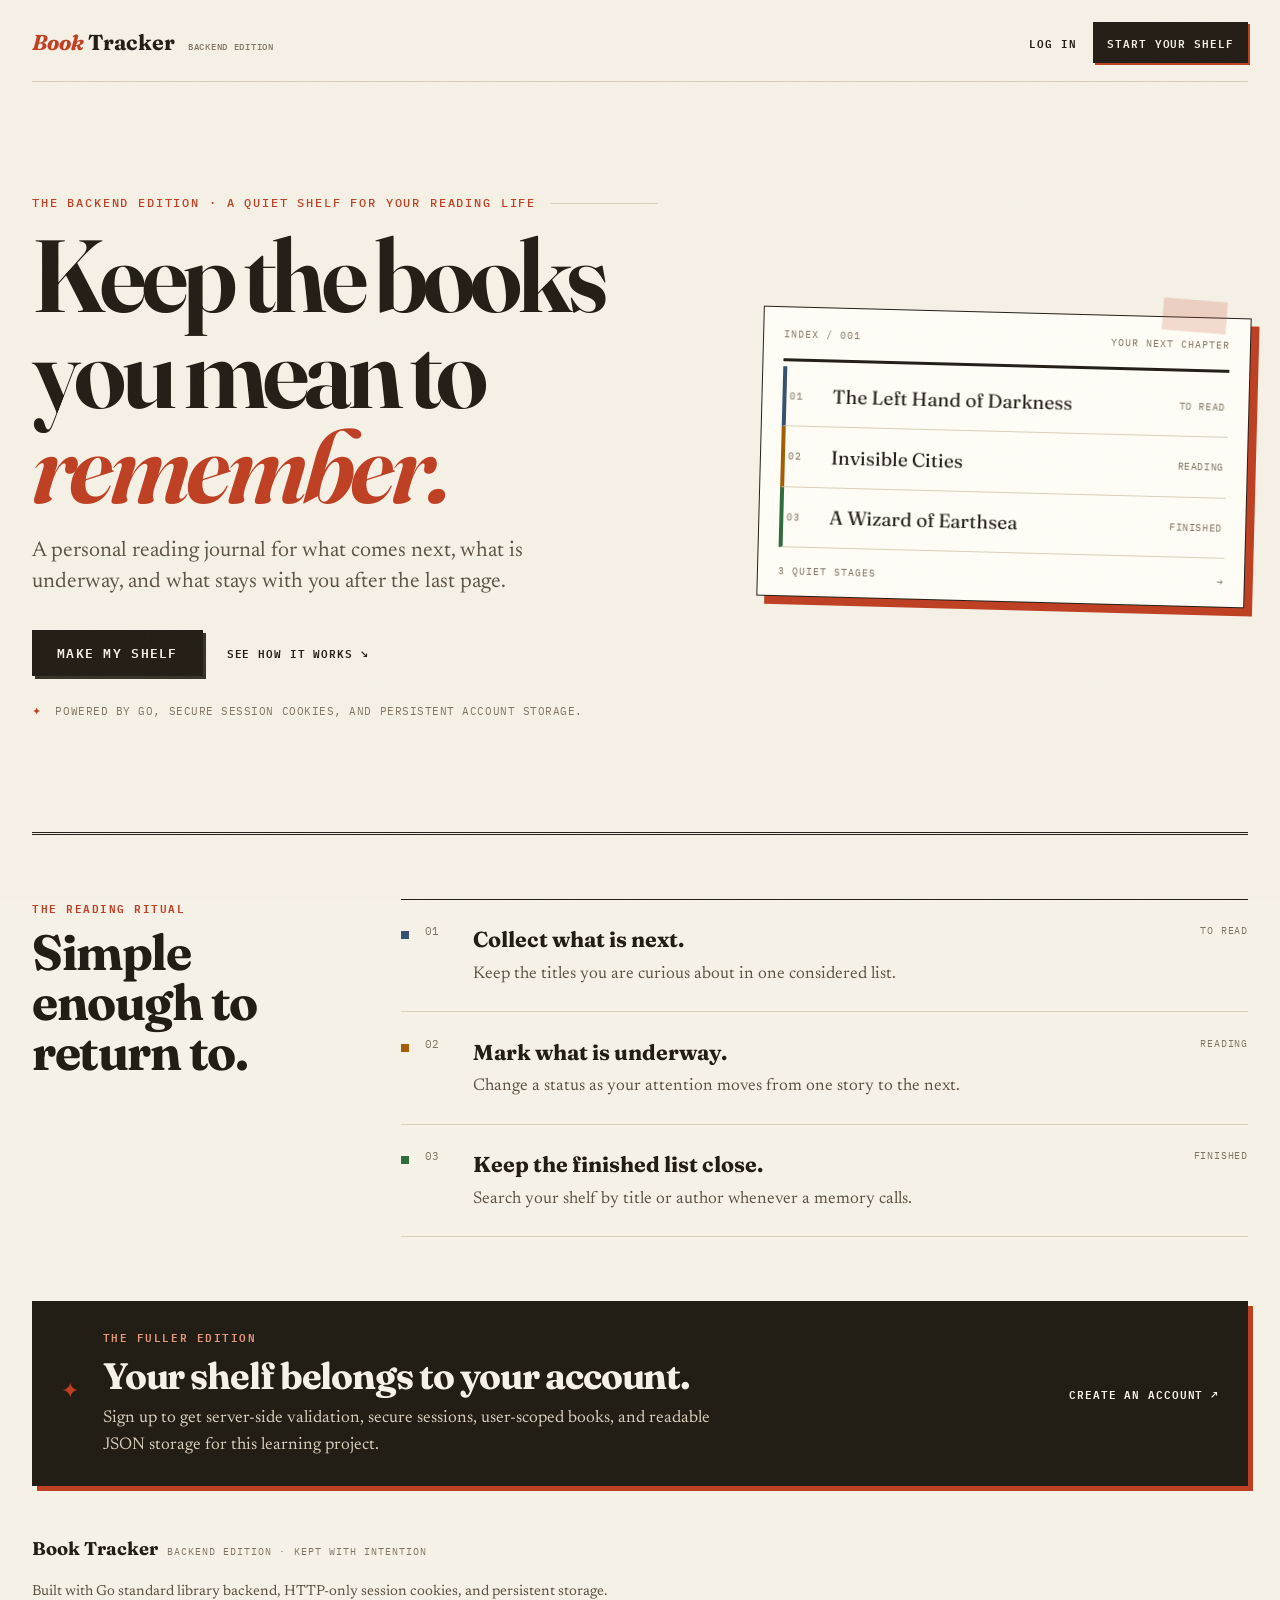
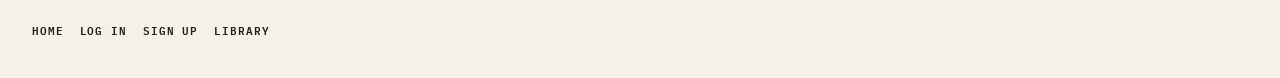
==== backend-version/index.html @ cb5217a2 "feat: added some docs and also add a backend in golang version too" ====
<!DOCTYPE html>
<html lang="en">
<head>
  <meta charset="UTF-8">
  <meta name="viewport" content="width=device-width, initial-scale=1.0">
  <meta name="description" content="A quiet, personal shelf for the books you mean to remember.">
  <title>Book Tracker — Your reading shelf</title>
  <link rel="icon" href="data:image/svg+xml,%3Csvg xmlns='http://www.w3.org/2000/svg' viewBox='0 0 32 32'%3E%3Crect width='32' height='32' fill='%23f6f1e6'/%3E%3Crect x='6' y='5' width='20' height='22' fill='none' stroke='%23221d15' stroke-width='2.5'/%3E%3Cline x1='16' y1='5' x2='16' y2='27' stroke='%23221d15' stroke-width='2.5'/%3E%3C/svg%3E">
  <link rel="preconnect" href="https://fonts.googleapis.com">
  <link rel="preconnect" href="https://fonts.gstatic.com" crossorigin>
  <link href="https://fonts.googleapis.com/css2?family=Fraunces:ital,opsz,wght@0,9..144,400..800;1,9..144,400..800&family=IBM+Plex+Mono:wght@400;500;600&family=Newsreader:ital,opsz,wght@0,6..72,400..600;1,6..72,400..600&display=swap" rel="stylesheet">
  <link rel="stylesheet" href="style.css">
</head>
<body class="site-body">
  <a class="skip-link" href="#main-content">Skip to main content</a>
  <div class="site-shell">
    <header class="site-nav">
      <a class="brand" href="index.html" aria-label="Book Tracker home"><em>Book</em> Tracker <span>backend edition</span></a>
      <nav class="site-nav__links" id="nav-links" aria-label="Main navigation">
        <a class="nav-link" href="login.html">Log in</a>
        <a class="nav-cta" href="signup.html">Start your shelf</a>
      </nav>
    </header>

    <main id="main-content">
      <section class="landing-hero" aria-labelledby="hero-heading">
        <div class="landing-hero__copy">
          <p class="kicker">The backend edition &middot; A quiet shelf for your reading life</p>
          <h1 id="hero-heading">Keep the books you mean to <em>remember.</em></h1>
          <p class="landing-hero__lede">A personal reading journal for what comes next, what is underway, and what stays with you after the last page.</p>
          <div class="hero-actions" id="hero-actions">
            <a class="btn btn--link" href="signup.html">Make my shelf</a>
            <a class="text-link" href="#how-it-works">See how it works <span aria-hidden="true">↘</span></a>
          </div>
          <p class="hero-note"><span aria-hidden="true">✦</span> Powered by Go, secure session cookies, and persistent account storage.</p>
        </div>

        <div class="shelf-preview" aria-label="A sample reading shelf">
          <div class="shelf-preview__top"><span>INDEX / 001</span><span>YOUR NEXT CHAPTER</span></div>
          <div class="shelf-preview__rule"></div>
          <div class="shelf-row shelf-row--toread"><span class="shelf-row__number">01</span><span class="shelf-row__title">The Left Hand of Darkness</span><span class="shelf-row__status">To read</span></div>
          <div class="shelf-row shelf-row--reading"><span class="shelf-row__number">02</span><span class="shelf-row__title">Invisible Cities</span><span class="shelf-row__status">Reading</span></div>
          <div class="shelf-row shelf-row--finished"><span class="shelf-row__number">03</span><span class="shelf-row__title">A Wizard of Earthsea</span><span class="shelf-row__status">Finished</span></div>
          <div class="shelf-preview__foot"><span>3 quiet stages</span><span>→</span></div>
        </div>
      </section>

      <section class="ritual-section" id="how-it-works" aria-labelledby="ritual-heading">
        <div class="section-heading"><p class="section-heading__eyebrow">The reading ritual</p><h2 id="ritual-heading">Simple enough to return to.</h2></div>
        <div class="ritual-list">
          <article class="ritual-row"><span class="ritual-row__marker ritual-row__marker--blue" aria-hidden="true"></span><span class="ritual-row__number">01</span><div><h3>Collect what is next.</h3><p>Keep the titles you are curious about in one considered list.</p></div><span class="ritual-row__aside">TO READ</span></article>
          <article class="ritual-row"><span class="ritual-row__marker ritual-row__marker--ochre" aria-hidden="true"></span><span class="ritual-row__number">02</span><div><h3>Mark what is underway.</h3><p>Change a status as your attention moves from one story to the next.</p></div><span class="ritual-row__aside">READING</span></article>
          <article class="ritual-row"><span class="ritual-row__marker ritual-row__marker--green" aria-hidden="true"></span><span class="ritual-row__number">03</span><div><h3>Keep the finished list close.</h3><p>Search your shelf by title or author whenever a memory calls.</p></div><span class="ritual-row__aside">FINISHED</span></article>
        </div>
      </section>

      <section class="landing-note" aria-label="Backend edition features">
        <span class="landing-note__mark" aria-hidden="true">✦</span>
        <div><p class="section-heading__eyebrow">The fuller edition</p><h2>Your shelf belongs to your account.</h2><p>Sign up to get server-side validation, secure sessions, user-scoped books, and readable JSON storage for this learning project.</p></div>
        <a class="text-link" href="signup.html">Create an account <span aria-hidden="true">↗</span></a>
      </section>
    </main>

    <footer class="site-footer">
      <div class="site-footer__brand">
        <strong>Book Tracker</strong>
        <span>Backend edition &middot; kept with intention</span>
      </div>
      <p class="site-footer__note">
        Built with Go standard library backend, HTTP-only session cookies, and persistent storage.
      </p>
      <nav class="site-footer__links" aria-label="Footer navigation">
        <a class="text-link" href="index.html">Home</a>
        <a class="text-link" href="login.html">Log in</a>
        <a class="text-link" href="signup.html">Sign up</a>
        <a class="text-link" href="library.html">Library</a>
      </nav>
    </footer>
  </div>

  <script>
    // Session awareness on landing page
    fetch("/api/auth/me")
      .then(res => res.ok ? res.json() : null)
      .then(user => {
        if (!user || !user.email) return;
        const nav = document.getElementById("nav-links");
        if (nav) {
          nav.innerHTML = `
            <a class="nav-link" href="library.html">My library</a>
            <span class="user-email">${user.email}</span>
            <button class="nav-button" id="index-logout" type="button">Log out</button>
          `;
          document.getElementById("index-logout")?.addEventListener("click", async () => {
            await fetch("/api/auth/logout", { method: "POST" });
            window.location.reload();
          });
        }
        const heroActions = document.getElementById("hero-actions");
        if (heroActions) {
          heroActions.innerHTML = `
            <a class="btn btn--link" href="library.html">Open My Library</a>
            <a class="text-link" href="#how-it-works">See how it works <span aria-hidden="true">↘</span></a>
          `;
        }
      })
      .catch(() => {});
  </script>
</body>
</html>
---- backend-version/style.css ----
/* Book Tracker — "The Reading Journal"
   Editorial paper aesthetic: ink type on warm paper, one vermilion accent,
   hairline rules, hard offset shadows, faint paper grain. */

:root {
  --paper: #f6f1e6;
  --card: #fffdf6;
  --ink: #221d15;
  --ink-soft: #5c5344;
  --ink-faint: #7f7462;
  --hairline: #d9d0bc;
  --vermilion: #bf3f22;

  --status-toread: #355070;
  --status-reading: #a15c00;
  --status-finished: #2f6b3a;

  --font-display: "Fraunces", Georgia, "Times New Roman", serif;
  --font-body: "Newsreader", Georgia, serif;
  --font-mono: "IBM Plex Mono", "Courier New", monospace;

  --shadow-panel: 4px 4px 0 var(--ink);
  --shadow-btn: 3px 3px 0 rgba(34, 29, 21, 0.9);
}

*,
*::before,
*::after {
  box-sizing: border-box;
}

body {
  margin: 0;
  font-family: var(--font-body);
  font-size: 1.0625rem;
  line-height: 1.6;
  color: var(--ink);
  background-color: var(--paper);
  -webkit-font-smoothing: antialiased;
  text-rendering: optimizeLegibility;
}

/* Faint paper grain over everything (pure CSS, no asset files). */
body::after {
  content: "";
  position: fixed;
  inset: 0;
  z-index: 2000;
  pointer-events: none;
  opacity: 0.05;
  background-image: url('data:image/svg+xml;utf8,<svg xmlns="http://www.w3.org/2000/svg" width="180" height="180"><filter id="n"><feTurbulence type="fractalNoise" baseFrequency="0.85" numOctaves="2" stitchTiles="stitch"/></filter><rect width="180" height="180" filter="url(%23n)" opacity="0.7"/></svg>');
}

::selection {
  background: var(--vermilion);
  color: var(--paper);
}

/* ---------- Page frame ---------- */

.page {
  max-width: 46rem;
  margin: 0 auto;
  padding: clamp(1.75rem, 5vw, 3.5rem) clamp(1rem, 4vw, 2rem) 3rem;
}

/* ---------- Masthead ---------- */

.masthead {
  border-bottom: 3px double var(--ink);
  padding-bottom: 1.4rem;
  margin-bottom: 2.4rem;
}

.kicker {
  display: flex;
  align-items: center;
  gap: 0.9rem;
  margin: 0 0 1rem;
  font-family: var(--font-mono);
  font-size: 0.72rem;
  font-weight: 500;
  text-transform: uppercase;
  letter-spacing: 0.16em;
  color: var(--vermilion);
}

.kicker::after {
  content: "";
  flex: 1;
  height: 1px;
  background: var(--hairline);
}

.masthead__title {
  margin: 0;
  font-family: var(--font-display);
  font-weight: 700;
  font-size: clamp(2.7rem, 8vw, 4.1rem);
  line-height: 0.98;
  letter-spacing: -0.015em;
}

/* Editor's highlighter behind "Book" */
.masthead__title em {
  font-style: italic;
  background: linear-gradient(transparent 62%, rgba(191, 63, 34, 0.28) 0);
}

/* ---------- Panels ---------- */

.panel {
  background: var(--card);
  border: 1px solid var(--ink);
  box-shadow: var(--shadow-panel);
  padding: clamp(1.25rem, 3vw, 1.9rem);
  margin-bottom: 2.4rem;
}

.panel__label {
  display: flex;
  align-items: center;
  gap: 0.9rem;
  margin: 0 0 1.35rem;
  font-family: var(--font-mono);
  font-size: 0.78rem;
  font-weight: 600;
  text-transform: uppercase;
  letter-spacing: 0.14em;
}

.panel__label::before {
  content: "";
  width: 0.55rem;
  height: 0.55rem;
  background: var(--vermilion);
  flex: none;
}

.panel__label::after {
  content: "";
  flex: 1;
  height: 1px;
  background: var(--hairline);
}

/* ---------- Add-book form ---------- */

.book-form {
  display: grid;
  grid-template-columns: 1fr 1fr minmax(8.5rem, auto) auto;
  gap: 1rem 1.1rem;
  align-items: end;
}

.field {
  display: flex;
  flex-direction: column;
  gap: 0.4rem;
  min-width: 0;
}

.field label {
  font-family: var(--font-mono);
  font-size: 0.7rem;
  font-weight: 500;
  text-transform: uppercase;
  letter-spacing: 0.12em;
  color: var(--ink-soft);
}

input[type="text"],
input[type="search"],
select {
  width: 100%;
  font-family: var(--font-body);
  font-size: 1rem;
  color: var(--ink);
  background: var(--paper);
  border: 1px solid var(--ink);
  border-radius: 0;
  padding: 0.66rem 0.85rem;
}

input::placeholder {
  color: var(--ink-faint);
  opacity: 1;
}

.select-frame {
  position: relative;
}

.select-frame::after {
  content: "";
  position: absolute;
  right: 0.95rem;
  top: 50%;
  width: 0.45rem;
  height: 0.45rem;
  border-right: 2px solid var(--ink);
  border-bottom: 2px solid var(--ink);
  transform: translateY(-70%) rotate(45deg);
  pointer-events: none;
}

select {
  appearance: none;
  -webkit-appearance: none;
  padding-right: 2.2rem;
  cursor: pointer;
}

.btn {
  font-family: var(--font-mono);
  font-size: 0.8rem;
  font-weight: 600;
  text-transform: uppercase;
  letter-spacing: 0.1em;
  color: var(--paper);
  background: var(--ink);
  border: 1px solid var(--ink);
  border-radius: 0;
  padding: 0.72rem 1.5rem;
  cursor: pointer;
  box-shadow: var(--shadow-btn);
  transition: transform 0.15s ease, box-shadow 0.15s ease,
    background-color 0.15s ease, border-color 0.15s ease;
}

.btn:hover {
  background: var(--vermilion);
  border-color: var(--vermilion);
  transform: translate(-1px, -1px);
  box-shadow: 5px 5px 0 rgba(34, 29, 21, 0.25);
}

.btn:active {
  transform: translate(1px, 1px);
  box-shadow: 1px 1px 0 rgba(34, 29, 21, 0.25);
}

.form-error {
  grid-column: 1 / -1;
  margin: 0;
  font-size: 0.95rem;
  font-weight: 600;
  color: var(--vermilion);
}

.form-error[hidden] {
  display: none;
}

.field-error {
  margin: 0;
  font-size: 0.85rem;
  font-weight: 600;
  color: var(--vermilion);
}

.field-error[hidden] {
  display: none;
}

/* ---------- Library bar + search ---------- */

.library__bar {
  display: flex;
  flex-wrap: wrap;
  align-items: center;
  justify-content: space-between;
  gap: 1rem;
  margin-bottom: 1.1rem;
}

.library__bar .panel__label {
  margin-bottom: 0;
}

.search {
  display: flex;
  align-items: center;
  gap: 0.65rem;
  flex: 1 1 15rem;
  max-width: 21rem;
  min-width: 0;
}

.search label {
  font-family: var(--font-mono);
  font-size: 0.7rem;
  font-weight: 500;
  text-transform: uppercase;
  letter-spacing: 0.12em;
  color: var(--ink-soft);
  white-space: nowrap;
}

.search__clear {
  font-family: var(--font-mono);
  font-size: 0.7rem;
  font-weight: 600;
  text-transform: uppercase;
  letter-spacing: 0.08em;
  color: var(--vermilion);
  background: none;
  border: 1px solid transparent;
  border-radius: 0;
  padding: 0.35rem 0.5rem;
  cursor: pointer;
  white-space: nowrap;
}

.search__clear:hover {
  border-color: var(--vermilion);
}

.search__clear[hidden] {
  display: none;
}

/* Stats bar: total + per-status counts, announced politely. */
.stats {
  display: flex;
  flex-wrap: wrap;
  gap: 0.35rem 1rem;
  margin: 0 0 1.1rem;
  font-family: var(--font-mono);
  font-size: 0.72rem;
  text-transform: uppercase;
  letter-spacing: 0.08em;
  color: var(--ink-soft);
}

.stats__item {
  display: inline-flex;
  align-items: center;
  gap: 0.45rem;
}

.stats__dot {
  width: 0.5rem;
  height: 0.5rem;
  flex: none;
}

.stats__dot--toread { background: var(--status-toread); }
.stats__dot--reading { background: var(--status-reading); }
.stats__dot--finished { background: var(--status-finished); }

/* ---------- Book list (entries are rendered by app.js) ---------- */

.book-list {
  list-style: none;
  margin: 0;
  padding: 0;
}

.book {
  display: grid;
  grid-template-columns: 2.6rem minmax(0, 1fr) auto;
  gap: 0.5rem 1rem;
  align-items: center;
  padding: 1.05rem 0.3rem;
  border-top: 1px solid var(--hairline);
}

.book-list > li:first-child {
  border-top: 0;
}

.book__no {
  font-family: var(--font-mono);
  font-size: 0.78rem;
  font-variant-numeric: tabular-nums;
  color: var(--ink-faint);
}

.book__body {
  min-width: 0;
}

.book__title {
  margin: 0 0 0.15rem;
  font-family: var(--font-display);
  font-weight: 600;
  font-size: 1.3rem;
  line-height: 1.2;
  overflow-wrap: break-word;
}

.book__author {
  margin: 0;
  font-size: 0.98rem;
  font-style: italic;
  color: var(--ink-soft);
  overflow-wrap: break-word;
}

.book__controls {
  display: flex;
  align-items: center;
  gap: 0.7rem;
}

/* Status select doubles as a status chip; colour comes from the
   data-status attribute app.js puts on each entry. */
.book__status {
  width: auto;
  min-width: 9.5rem;
  font-family: var(--font-mono);
  font-size: 0.72rem;
  font-weight: 500;
  text-transform: uppercase;
  letter-spacing: 0.08em;
  padding: 0.45rem 2rem 0.45rem 0.8rem;
  background-color: var(--card);
  border: 1px solid var(--ink);
  background-image: url("data:image/svg+xml,%3Csvg xmlns='http://www.w3.org/2000/svg' width='12' height='12' viewBox='0 0 24 24' fill='none' stroke='%23221d15' stroke-width='2' stroke-linecap='round' stroke-linejoin='round'%3E%3Cpolyline points='6 9 12 15 18 9'%3E%3C/polyline%3E%3C/svg%3E");
  background-repeat: no-repeat;
  background-position: right 0.75rem center;
  background-size: 0.75rem;
}

.book[data-status="To Read"] .book__status {
  border-color: var(--status-toread);
  color: var(--status-toread);
  background-image: url("data:image/svg+xml,%3Csvg xmlns='http://www.w3.org/2000/svg' width='12' height='12' viewBox='0 0 24 24' fill='none' stroke='%23355070' stroke-width='2' stroke-linecap='round' stroke-linejoin='round'%3E%3Cpolyline points='6 9 12 15 18 9'%3E%3C/polyline%3E%3C/svg%3E");
}

.book[data-status="Reading"] .book__status {
  border-color: var(--status-reading);
  color: var(--status-reading);
  background-image: url("data:image/svg+xml,%3Csvg xmlns='http://www.w3.org/2000/svg' width='12' height='12' viewBox='0 0 24 24' fill='none' stroke='%23a15c00' stroke-width='2' stroke-linecap='round' stroke-linejoin='round'%3E%3Cpolyline points='6 9 12 15 18 9'%3E%3C/polyline%3E%3C/svg%3E");
}

.book[data-status="Finished"] .book__status {
  border-color: var(--status-finished);
  color: var(--status-finished);
  background-image: url("data:image/svg+xml,%3Csvg xmlns='http://www.w3.org/2000/svg' width='12' height='12' viewBox='0 0 24 24' fill='none' stroke='%232f6b3a' stroke-width='2' stroke-linecap='round' stroke-linejoin='round'%3E%3Cpolyline points='6 9 12 15 18 9'%3E%3C/polyline%3E%3C/svg%3E");
}

.book__delete {
  font-family: var(--font-mono);
  font-size: 0.72rem;
  font-weight: 600;
  text-transform: uppercase;
  letter-spacing: 0.08em;
  color: var(--vermilion);
  background: none;
  border: none;
  border-radius: 0;
  padding: 0.4rem 0.5rem;
  cursor: pointer;
}

.book__delete:hover {
  text-decoration: underline;
  text-decoration-thickness: 2px;
  text-underline-offset: 3px;
  background: rgba(191, 63, 34, 0.08);
}

/* ---------- Empty / no-results states ---------- */

.empty-state {
  text-align: center;
  padding: 2.8rem 1rem 2.2rem;
  color: var(--ink-soft);
}

.empty-state__line {
  margin: 0 0 0.7rem;
  font-family: var(--font-display);
  font-weight: 600;
  font-size: 1.4rem;
  color: var(--ink);
}

.empty-state__quote {
  margin: 0 0 0.7rem;
  font-style: italic;
}

.empty-state__hint {
  margin: 0;
  font-family: var(--font-mono);
  font-size: 0.72rem;
  text-transform: uppercase;
  letter-spacing: 0.1em;
  color: var(--ink-faint);
}

/* ---------- Colophon ---------- */

.storage-warning {
  margin: 0 0 0.6rem;
  font-family: var(--font-mono);
  font-size: 0.68rem;
  text-transform: uppercase;
  letter-spacing: 0.1em;
  color: var(--vermilion);
}

.storage-warning[hidden] {
  display: none;
}

.colophon {
  text-align: center;
}

.colophon p {
  margin: 0;
  font-family: var(--font-mono);
  font-size: 0.68rem;
  text-transform: uppercase;
  letter-spacing: 0.14em;
  color: var(--ink-faint);
}

/* ---------- Focus + motion ---------- */

input:focus-visible,
select:focus-visible,
.btn:focus-visible,
.book__delete:focus-visible {
  outline: 2px solid var(--vermilion);
  outline-offset: 2px;
}

@media (prefers-reduced-motion: reduce) {
  *,
  *::before,
  *::after {
    transition-duration: 0.01ms !important;
    animation-duration: 0.01ms !important;
  }
}

/* ---------- Responsive ---------- */

@media (max-width: 40rem) {
  .book-form {
    grid-template-columns: 1fr;
  }

  .btn {
    width: 100%;
  }

  .book {
    grid-template-columns: 2.2rem minmax(0, 1fr);
  }

  .book__controls {
    grid-column: 2;
    margin-top: 0.6rem;
    flex-wrap: wrap;
  }

  .search {
    max-width: none;
  }
}

@media (max-width: 30rem) {
  .book__status {
    min-width: 0;
    flex: 1;
  }
}

/* ---------- Shared public/auth shell ---------- */

.site-body {
  min-height: 100vh;
}

.site-shell {
  width: min(100% - 2rem, 76rem);
  margin: 0 auto;
  padding: 1.4rem 0 2.4rem;
}

.site-nav {
  display: flex;
  align-items: center;
  justify-content: space-between;
  gap: 1.5rem;
  padding-bottom: 1.15rem;
  border-bottom: 1px solid var(--hairline);
}

.page .site-nav {
  margin-bottom: 2.2rem;
}

.brand {
  color: var(--ink);
  font-family: var(--font-display);
  font-size: 1.35rem;
  font-weight: 700;
  line-height: 1;
  text-decoration: none;
  white-space: nowrap;
}

.brand em {
  color: var(--vermilion);
  font-style: italic;
}

.brand span {
  margin-left: 0.55rem;
  font-family: var(--font-mono);
  font-size: 0.58rem;
  font-weight: 500;
  letter-spacing: 0.08em;
  text-transform: uppercase;
  color: var(--ink-faint);
}

.site-nav__links {
  display: flex;
  align-items: center;
  justify-content: flex-end;
  gap: 1rem;
  min-width: 0;
}

.nav-link,
.text-link,
.site-footer a {
  color: var(--ink);
  font-family: var(--font-mono);
  font-size: 0.7rem;
  font-weight: 600;
  letter-spacing: 0.08em;
  text-decoration: none;
  text-transform: uppercase;
}

.nav-link:hover,
.text-link:hover,
.site-footer a:hover {
  color: var(--vermilion);
}

.nav-link--active {
  color: var(--vermilion);
}

.nav-cta {
  padding: 0.65rem 0.85rem;
  color: var(--paper);
  background: var(--ink);
  border: 1px solid var(--ink);
  box-shadow: 2px 2px 0 var(--vermilion);
  font-family: var(--font-mono);
  font-size: 0.68rem;
  font-weight: 600;
  letter-spacing: 0.08em;
  text-decoration: none;
  text-transform: uppercase;
  transition: transform 0.15s ease, background-color 0.15s ease;
}

.nav-cta:hover {
  background: var(--vermilion);
  transform: translate(-1px, -1px);
}

.nav-button {
  padding: 0.3rem 0;
  color: var(--vermilion);
  background: none;
  border: 0;
  font-family: var(--font-mono);
  font-size: 0.68rem;
  font-weight: 600;
  letter-spacing: 0.08em;
  text-transform: uppercase;
  cursor: pointer;
}

.nav-button:hover {
  text-decoration: underline;
  text-underline-offset: 0.25rem;
}

.user-email {
  max-width: 14rem;
  overflow: hidden;
  color: var(--ink-soft);
  font-family: var(--font-mono);
  font-size: 0.65rem;
  text-overflow: ellipsis;
  white-space: nowrap;
}

.skip-link {
  position: absolute;
  top: 0.5rem;
  left: 0.75rem;
  z-index: 10;
  padding: 0.5rem 0.75rem;
  color: var(--paper);
  background: var(--ink);
  transform: translateY(-150%);
}

.skip-link:focus {
  transform: translateY(0);
}

/* ---------- Landing page ---------- */

.landing-hero {
  display: grid;
  grid-template-columns: minmax(0, 1fr) minmax(21rem, 0.78fr);
  gap: clamp(2rem, 8vw, 7rem);
  align-items: center;
  min-height: 38rem;
  padding: clamp(3.5rem, 9vw, 7rem) 0 clamp(4rem, 9vw, 7rem);
}

.landing-hero__copy h1 {
  max-width: 14ch;
  margin: 0 0 1.35rem;
  font-family: var(--font-display);
  font-size: clamp(3.5rem, 8vw, 6.8rem);
  font-weight: 650;
  letter-spacing: -0.045em;
  line-height: 0.93;
}

.landing-hero__copy h1 em {
  color: var(--vermilion);
  font-style: italic;
}

.landing-hero__lede {
  max-width: 34rem;
  margin: 0;
  color: var(--ink-soft);
  font-size: clamp(1.1rem, 2vw, 1.35rem);
  line-height: 1.45;
}

.hero-actions {
  display: flex;
  align-items: center;
  flex-wrap: wrap;
  gap: 1.5rem;
  margin-top: 2rem;
}

.btn--link {
  display: inline-block;
  text-decoration: none;
}

.hero-note {
  margin: 1.7rem 0 0;
  color: var(--ink-faint);
  font-family: var(--font-mono);
  font-size: 0.67rem;
  letter-spacing: 0.05em;
  text-transform: uppercase;
}

.hero-note span {
  margin-right: 0.4rem;
  color: var(--vermilion);
}

.shelf-preview {
  position: relative;
  padding: 1.2rem 1.25rem 1rem;
  background: var(--card);
  border: 1px solid var(--ink);
  box-shadow: 8px 8px 0 var(--vermilion);
  transform: rotate(1.5deg);
  animation: shelf-arrive 0.7s ease-out both;
}

.shelf-preview::before {
  position: absolute;
  top: -1.1rem;
  right: 1.5rem;
  width: 4rem;
  height: 2rem;
  background: rgba(191, 63, 34, 0.18);
  content: "";
  transform: rotate(3deg);
}

.shelf-preview__top,
.shelf-preview__foot {
  display: flex;
  justify-content: space-between;
  gap: 1rem;
  color: var(--ink-faint);
  font-family: var(--font-mono);
  font-size: 0.62rem;
  letter-spacing: 0.1em;
  text-transform: uppercase;
}

.shelf-preview__rule {
  height: 3px;
  margin: 1rem 0 0.3rem;
  background: var(--ink);
}

.shelf-row {
  display: grid;
  grid-template-columns: 2rem minmax(0, 1fr) auto;
  gap: 0.7rem;
  align-items: center;
  padding: 1.2rem 0.2rem;
  border-bottom: 1px solid var(--hairline);
  border-left: 4px solid transparent;
  transition: padding-left 0.2s ease, background-color 0.2s ease;
}

.shelf-row:hover,
.shelf-row:focus-within {
  padding-left: 0.65rem;
  background: rgba(191, 63, 34, 0.05);
}

.shelf-row--toread { border-left-color: var(--status-toread); }
.shelf-row--reading { border-left-color: var(--status-reading); }
.shelf-row--finished { border-left-color: var(--status-finished); }

.shelf-row__number,
.shelf-row__status {
  color: var(--ink-faint);
  font-family: var(--font-mono);
  font-size: 0.62rem;
  letter-spacing: 0.06em;
  text-transform: uppercase;
}

.shelf-row__title {
  font-family: var(--font-display);
  font-size: 1.2rem;
  line-height: 1.1;
}

.shelf-preview__foot {
  padding-top: 1rem;
}

.ritual-section {
  display: grid;
  grid-template-columns: minmax(12rem, 0.55fr) minmax(0, 1.45fr);
  gap: 3rem;
  padding: 4rem 0;
  border-top: 3px double var(--ink);
}

.section-heading__eyebrow {
  margin: 0 0 0.75rem;
  color: var(--vermilion);
  font-family: var(--font-mono);
  font-size: 0.68rem;
  font-weight: 600;
  letter-spacing: 0.14em;
  text-transform: uppercase;
}

.section-heading h2,
.landing-note h2 {
  margin: 0;
  font-family: var(--font-display);
  font-size: clamp(2rem, 4vw, 3.1rem);
  letter-spacing: -0.03em;
  line-height: 1;
}

.ritual-list {
  border-top: 1px solid var(--ink);
}

.ritual-row {
  display: grid;
  grid-template-columns: 0.5rem 2rem minmax(0, 1fr) auto;
  gap: 1rem;
  align-items: start;
  padding: 1.45rem 0;
  border-bottom: 1px solid var(--hairline);
}

.ritual-row__marker { width: 0.5rem; height: 0.5rem; margin-top: 0.5rem; }
.ritual-row__marker--blue { background: var(--status-toread); }
.ritual-row__marker--ochre { background: var(--status-reading); }
.ritual-row__marker--green { background: var(--status-finished); }
.ritual-row__number { color: var(--ink-faint); font-family: var(--font-mono); font-size: 0.7rem; }
.ritual-row h3 { margin: 0 0 0.2rem; font-family: var(--font-display); font-size: 1.35rem; }
.ritual-row p { margin: 0; color: var(--ink-soft); }
.ritual-row__aside { color: var(--ink-faint); font-family: var(--font-mono); font-size: 0.62rem; letter-spacing: 0.08em; }

.landing-note {
  display: grid;
  grid-template-columns: auto minmax(0, 1fr) auto;
  gap: 1.5rem;
  align-items: center;
  padding: 1.7rem 1.8rem;
  background: var(--ink);
  color: var(--paper);
  box-shadow: 5px 5px 0 var(--vermilion);
}

.landing-note__mark { color: var(--vermilion); font-size: 1.4rem; }
.landing-note .section-heading__eyebrow { color: #e3987e; }
.landing-note h2 { font-size: clamp(1.5rem, 3vw, 2.3rem); }
.landing-note p:last-child { max-width: 40rem; margin: 0.65rem 0 0; color: #d8cdbb; }
.landing-note .text-link { color: var(--paper); white-space: nowrap; }
.landing-note .text-link:hover { color: #e3987e; }

.site-footer {
  display: flex;
  flex-direction: column;
  align-items: flex-start;
  gap: 1.1rem;
  padding-top: 3rem;
  color: var(--ink-faint);
  font-family: var(--font-mono);
  font-size: 0.65rem;
  letter-spacing: 0.1em;
  text-transform: uppercase;
}

.site-footer__brand {
  display: flex;
  flex-wrap: wrap;
  align-items: baseline;
  gap: 0.55rem;
}

.site-footer__brand strong {
  color: var(--ink);
  font-family: var(--font-display);
  font-size: 1.15rem;
  font-weight: 700;
  letter-spacing: normal;
  text-transform: none;
}

.site-footer__note {
  max-width: 42rem;
  margin: 0;
  color: var(--ink-soft);
  font-family: var(--font-body);
  font-size: 0.9rem;
  letter-spacing: normal;
  line-height: 1.55;
  text-transform: none;
}

.site-footer__note a {
  color: var(--vermilion);
  font-weight: 600;
}

.site-footer__links {
  display: flex;
  flex-wrap: wrap;
  align-items: center;
  gap: 1rem;
}

/* ---------- Authentication pages ---------- */

.auth-layout {
  display: grid;
  grid-template-columns: minmax(0, 0.8fr) minmax(22rem, 0.8fr);
  gap: clamp(2rem, 8vw, 8rem);
  align-items: center;
  max-width: 62rem;
  min-height: 40rem;
  margin: 0 auto;
  padding: 4rem 0;
}

.auth-aside h1 {
  max-width: 9ch;
  margin: 0 0 1rem;
  font-family: var(--font-display);
  font-size: clamp(3rem, 6vw, 5.5rem);
  letter-spacing: -0.05em;
  line-height: 0.94;
}

.auth-aside > p:last-child {
  max-width: 25rem;
  margin: 0;
  color: var(--ink-soft);
  font-size: 1.15rem;
}

.auth-panel {
  padding: clamp(1.5rem, 4vw, 2.5rem);
  background: var(--card);
  border: 1px solid var(--ink);
  box-shadow: var(--shadow-panel);
}

.auth-panel h2 { margin: 0 0 1.8rem; font-family: var(--font-display); font-size: 2.2rem; line-height: 1; }
.auth-field { display: flex; flex-direction: column; gap: 0.4rem; margin-bottom: 1.2rem; }
.auth-field label { color: var(--ink-soft); font-family: var(--font-mono); font-size: 0.7rem; font-weight: 500; letter-spacing: 0.12em; text-transform: uppercase; }
.auth-field input[type="email"],
.auth-field input[type="password"],
.auth-field input[type="text"] { width: 100%; padding: 0.72rem 0.8rem; color: var(--ink); background: var(--paper); border: 1px solid var(--ink); border-radius: 0; font-family: var(--font-body); font-size: 1rem; }
.password-control { display: flex; align-items: stretch; }
.password-control input { min-width: 0; }
.password-toggle { padding: 0 0.7rem; color: var(--ink); background: var(--paper); border: 1px solid var(--ink); border-left: 0; font-family: var(--font-mono); font-size: 0.65rem; text-transform: uppercase; cursor: pointer; }
.password-toggle:hover { color: var(--vermilion); }
.auth-help { margin: -0.1rem 0 0; color: var(--ink-faint); font-family: var(--font-mono); font-size: 0.65rem; }
.auth-message { margin: 0 0 1rem; padding: 0.65rem 0.75rem; color: var(--vermilion); background: rgba(191, 63, 34, 0.08); border-left: 3px solid var(--vermilion); font-weight: 600; }
.auth-message[hidden] { display: none; }
.auth-submit { width: 100%; margin-top: 0.5rem; }
.auth-submit:disabled { opacity: 0.55; cursor: wait; }
.auth-switch { margin: 1.5rem 0 0; color: var(--ink-soft); }
.auth-switch a { color: var(--vermilion); font-weight: 600; }
.auth-footnote { margin: 1.4rem 0 0; padding-top: 1rem; border-top: 1px solid var(--hairline); color: var(--ink-faint); font-family: var(--font-mono); font-size: 0.65rem; line-height: 1.6; }
.password-requirements { display: grid; gap: 0.3rem; margin: -0.25rem 0 1.2rem; padding: 0; color: var(--ink-faint); font-family: var(--font-mono); font-size: 0.65rem; list-style: none; }
.password-requirements [data-satisfied] { color: var(--status-finished); }
.server-banner { margin: 0 0 1rem; padding: 0.65rem 0.8rem; color: var(--vermilion); background: rgba(191, 63, 34, 0.08); border-left: 3px solid var(--vermilion); font-family: var(--font-mono); font-size: 0.7rem; font-weight: 600; }
.server-banner[hidden] { display: none; }
.server-banner a { color: var(--ink); text-decoration: underline; }
.server-banner a:hover { color: var(--vermilion); }

@keyframes shelf-arrive {
  from { opacity: 0; transform: translateY(1.5rem) rotate(1.5deg); }
  to { opacity: 1; transform: translateY(0) rotate(1.5deg); }
}

@media (max-width: 52rem) {
  .landing-hero { grid-template-columns: 1fr; min-height: auto; }
  .shelf-preview { max-width: 38rem; margin: 0 auto; }
  .ritual-section { grid-template-columns: 1fr; gap: 2rem; }
  .auth-layout { gap: 2.5rem; }
}

@media (max-width: 38rem) {
  .site-shell { width: min(100% - 1.25rem, 76rem); }
  .site-nav { align-items: flex-start; }
  .site-nav__links { gap: 0.65rem; flex-wrap: wrap; }
  .brand span, .user-email { display: none; }
  .landing-hero { padding-top: 3rem; }
  .landing-hero__copy h1 { font-size: clamp(3rem, 15vw, 4.5rem); }
  .shelf-row { grid-template-columns: 1.6rem minmax(0, 1fr); }
  .shelf-row__status { grid-column: 2; }
  .ritual-row { grid-template-columns: 0.5rem 1.5rem minmax(0, 1fr); }
  .ritual-row__aside { grid-column: 3; }
  .landing-note { grid-template-columns: auto minmax(0, 1fr); }
  .landing-note .text-link { grid-column: 2; }
  .auth-layout { grid-template-columns: 1fr; min-height: auto; padding: 3rem 0; }
  .auth-aside h1 { max-width: 11ch; font-size: 3.5rem; }
  .site-footer { flex-direction: column; padding-top: 2rem; }
}
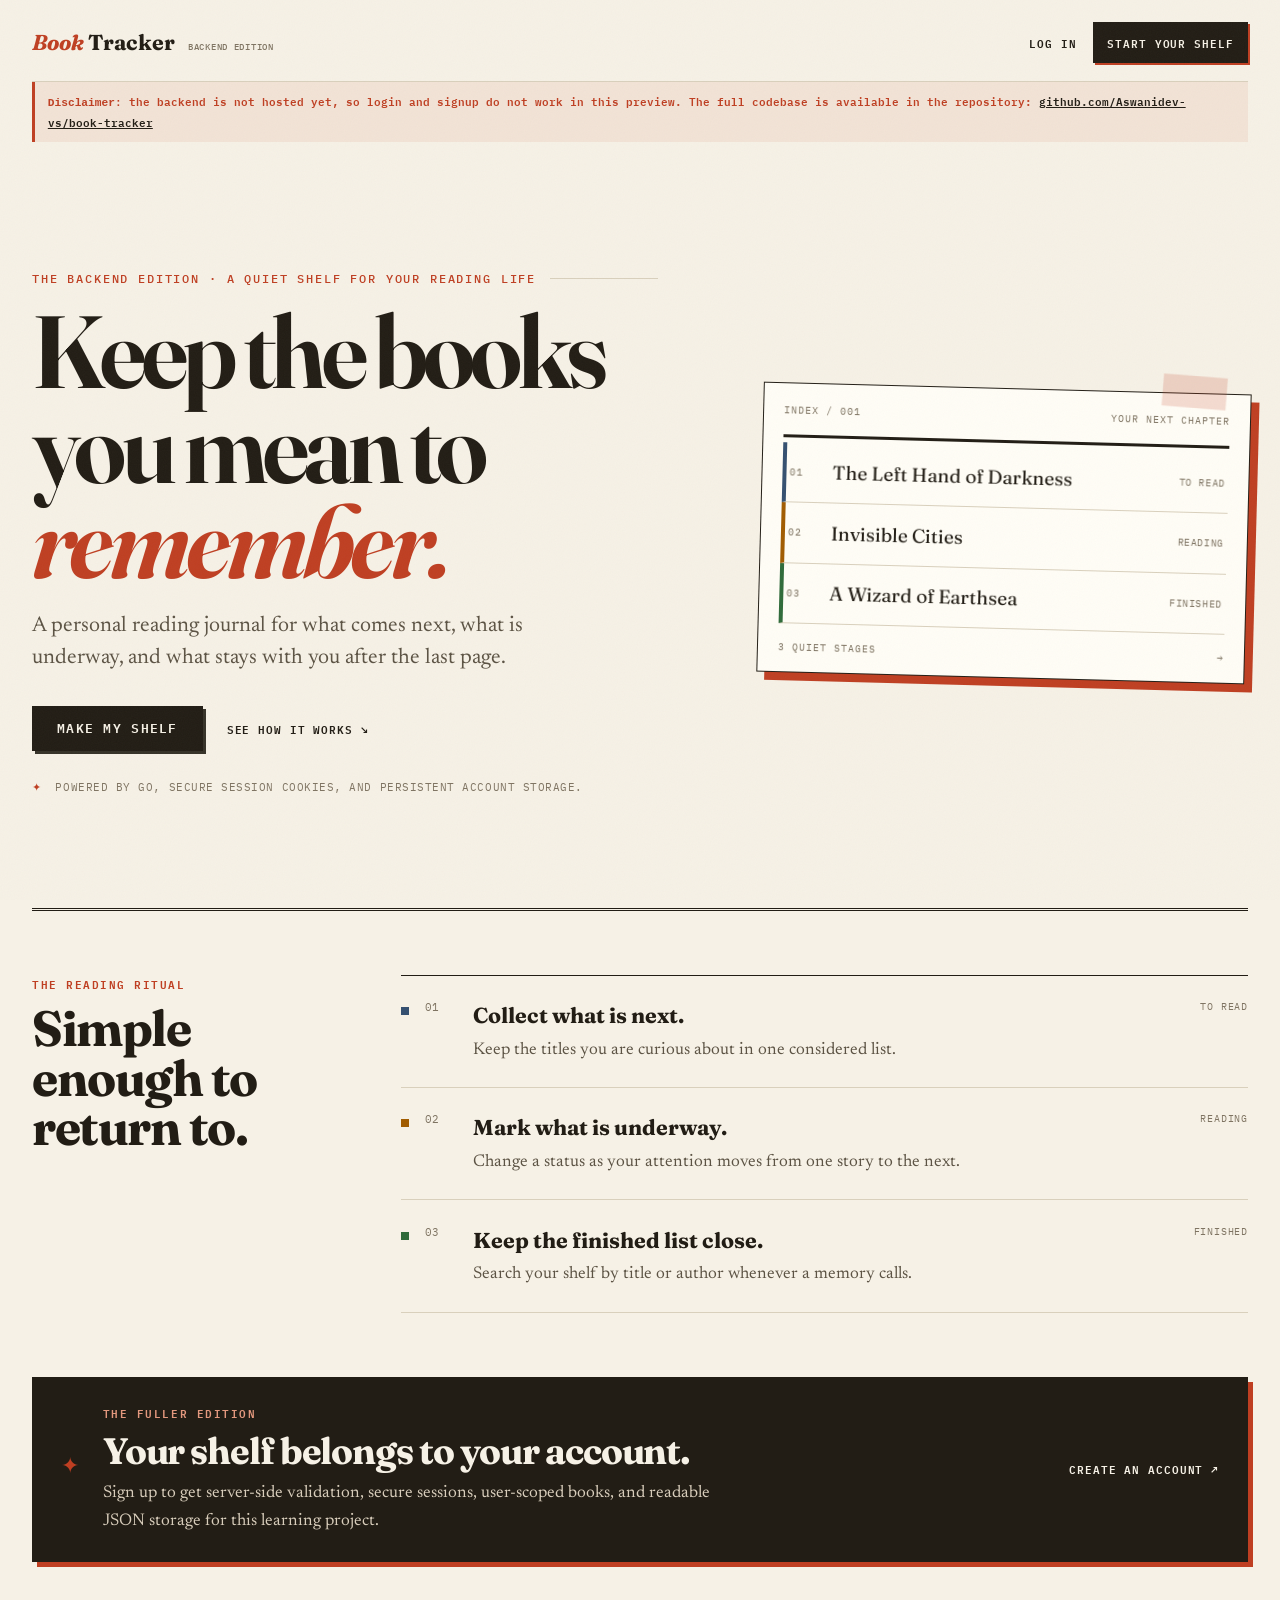
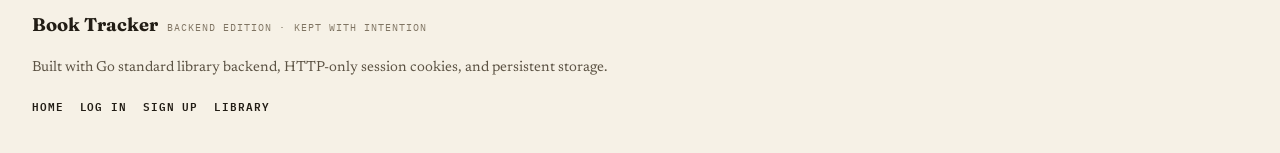
==== commit 01626412: "fix: a new info on the index.html in the backend-version" ====
--- a/backend-version/index.html
+++ b/backend-version/index.html
@@ -23,6 +23,10 @@
     </header>
 
     <main id="main-content">
+      <p class="server-banner" role="status">
+        <strong>Disclaimer:</strong> the backend is not hosted yet, so login and signup do not work in this preview. The full codebase is available in the repository:
+        <a href="https://github.com/Aswanidev-vs/book-tracker" target="_blank" rel="noopener noreferrer">github.com/Aswanidev-vs/book-tracker</a>
+      </p>
       <section class="landing-hero" aria-labelledby="hero-heading">
         <div class="landing-hero__copy">
           <p class="kicker">The backend edition &middot; A quiet shelf for your reading life</p>
